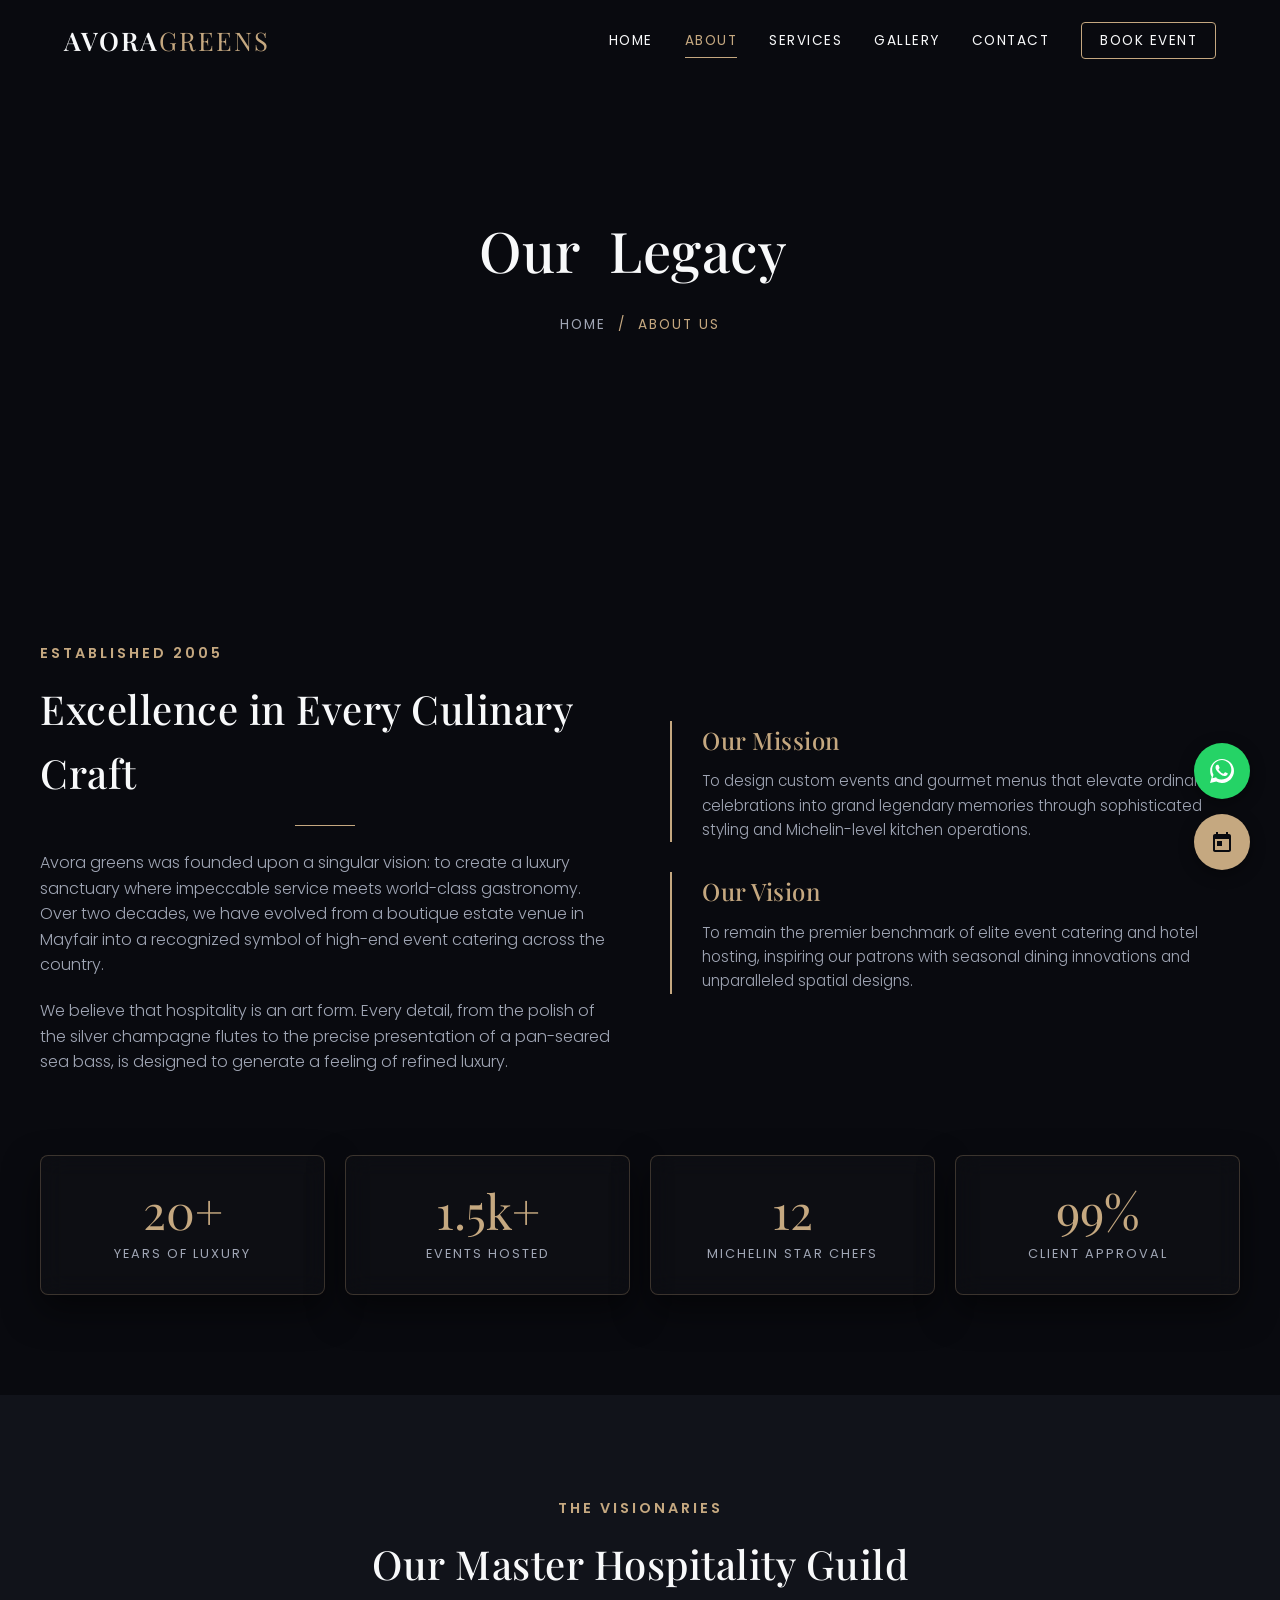
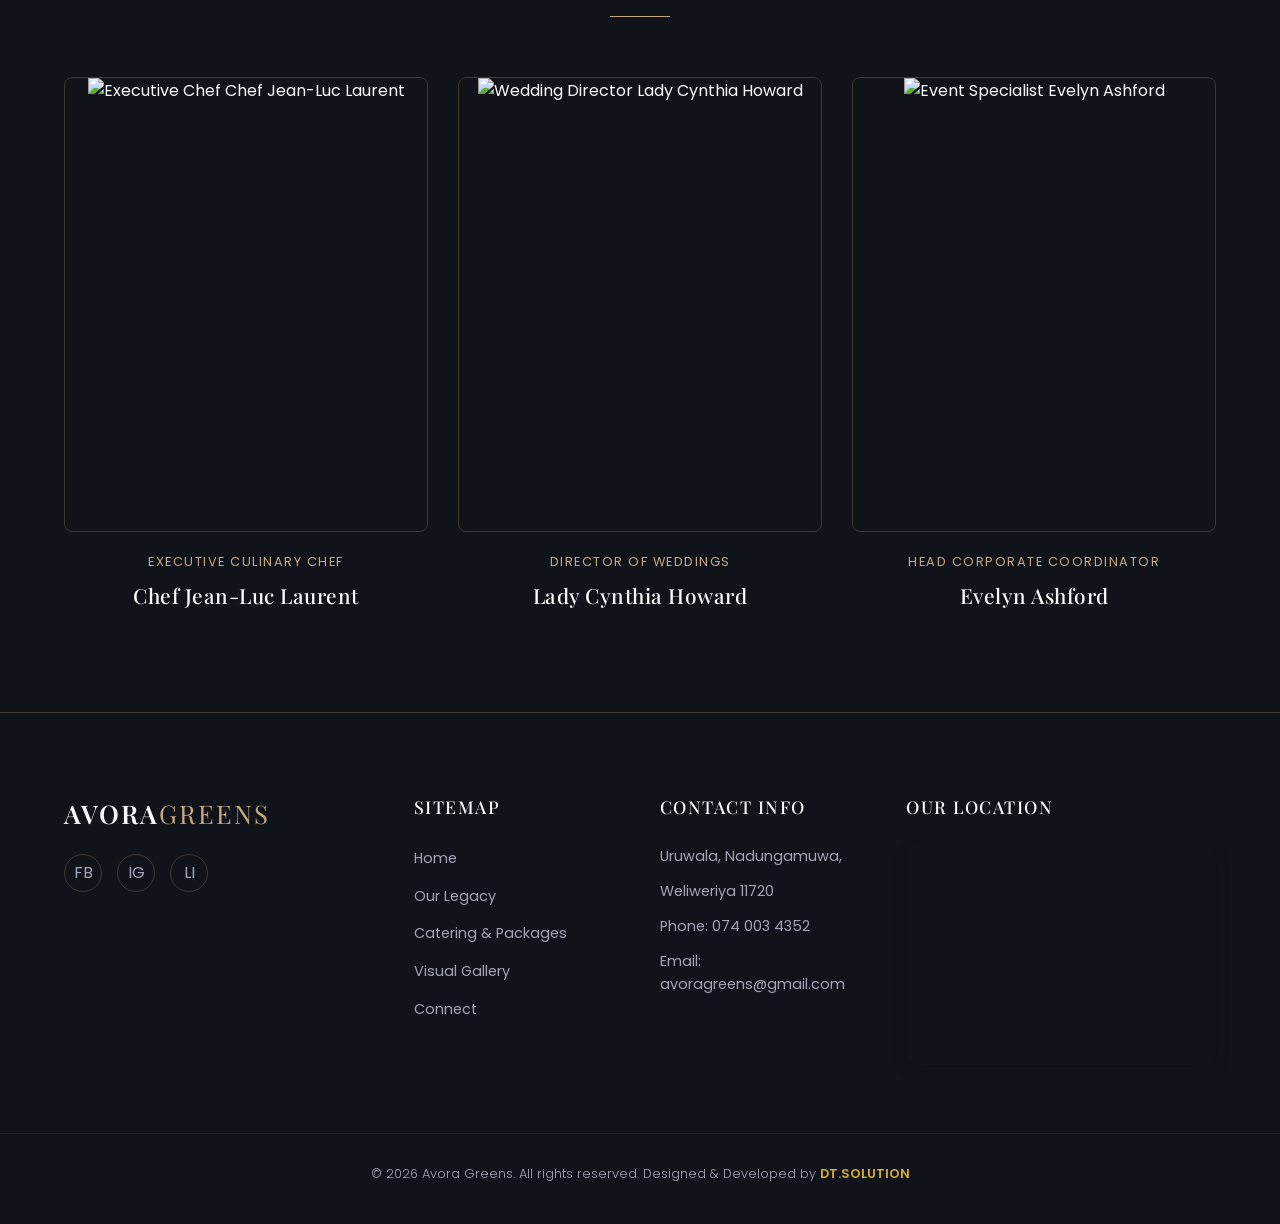
==== about.html @ 18dcea60 "new hotel web added" ====
<!DOCTYPE html>
<html lang="en">
<head>
    <meta charset="UTF-8">
    <meta name="viewport" content="width=device-width, initial-scale=1.0">
    <title>Our Legacy | Avora greens</title>
    <meta name="description" content="Discover the history, mission, and dedicated culinary team behind Avora greens. Learn about our commitment to luxury hospitality, custom weddings, and catering services.">
    
    <link rel="stylesheet" href="style.css">
    
    <style>
        /* Specific page styles */
        .stats-grid {
            display: grid;
            grid-template-columns: repeat(4, 1fr);
            gap: 20px;
            margin-top: 60px;
            text-align: center;
        }
        
        .stat-card {
            padding: 30px 20px;
            border-radius: var(--border-radius);
            border: 1px solid var(--gold-border);
            background: rgba(255, 255, 255, 0.02);
            transition: var(--transition);
        }
        
        .stat-card:hover {
            transform: translateY(-5px);
            border-color: var(--gold-primary);
        }
        
        .stat-num {
            font-family: var(--font-heading);
            font-size: 3rem;
            color: var(--gold-primary);
            line-height: 1;
            margin-bottom: 10px;
        }
        
        .stat-label {
            font-size: 0.8rem;
            text-transform: uppercase;
            letter-spacing: 2px;
            color: var(--text-secondary);
        }
        
        .team-grid {
            display: grid;
            grid-template-columns: repeat(3, 1fr);
            gap: 30px;
            margin-top: 50px;
        }
        
        .team-card {
            text-align: center;
            overflow: hidden;
            border-radius: var(--border-radius);
        }
        
        .team-img-wrapper {
            position: relative;
            overflow: hidden;
            border-radius: var(--border-radius);
            margin-bottom: 20px;
            border: 1px solid var(--gold-border);
            aspect-ratio: 4/5;
        }
        
        .team-img {
            width: 100%;
            height: 100%;
            object-fit: cover;
            transition: var(--transition);
        }
        
        .team-card:hover .team-img {
            transform: scale(1.05);
        }
        
        .team-role {
            font-size: 0.8rem;
            color: var(--gold-primary);
            text-transform: uppercase;
            letter-spacing: 1.5px;
            margin-bottom: 6px;
        }
        
        .team-name {
            font-size: 1.3rem;
            font-family: var(--font-heading);
        }

        @media (max-width: 992px) {
            .stats-grid {
                grid-template-columns: repeat(2, 1fr);
            }
            .team-grid {
                grid-template-columns: 1fr;
            }
        }
        
        @media (max-width: 576px) {
            .stats-grid {
                grid-template-columns: 1fr;
            }
        }
    </style>
</head>
<body>

    <!-- Luxury Preloader -->
    <div class="preloader">
        <div class="preloader-spinner"></div>
        <div class="preloader-brand">AVORA<span>GREENS</span></div>
    </div>

    <!-- Sticky Navigation Header -->
    <header>
        <div class="container navbar">
            <a href="index.html" class="logo">AVORA<span>GREENS </span></a>
            <ul class="nav-links">
                <li><a href="index.html" id="nav-home">Home</a></li>
                <li><a href="about.html" class="active" id="nav-about">About</a></li>
                <li><a href="services.html" id="nav-services">Services</a></li>
                <li><a href="gallery.html" id="nav-gallery">Gallery</a></li>
                <li><a href="contact.html" id="nav-contact">Contact</a></li>
                <li><a href="booking.html" class="nav-cta" id="nav-booking">Book Event</a></li>
            </ul>
            <button class="menu-toggle" aria-label="Toggle Navigation">
                <span></span>
                <span></span>
                <span></span>
            </button>
        </div>
    </header>

    <!-- Page Banner -->
    <section class="page-banner">
        <div class="hero-bg-wrapper" style="background-image: url('https://images.unsplash.com/photo-1566073771259-6a8506099945?auto=format&fit=crop&w=1600&q=80');"></div>
        <div class="hero-overlay"></div>
        <div class="page-banner-content">
            <h1 class="page-banner-title split-reveal">Our Legacy</h1>
            <div class="page-banner-breadcrumbs reveal-slide-up" style="--delay: 0.5s;">
                <a href="index.html">Home</a> &nbsp;/&nbsp; About Us
            </div>
        </div>
    </section>

    <!-- Legacy Story & Philosophy -->
    <section class="section-padding container">
        <div class="about-intro-wrapper">
            <div class="about-intro-text reveal-slide-left">
                <span class="section-subtitle">Established 2005</span>
                <h2 class="section-title" style="text-align: left; margin-bottom: 24px;">Excellence in Every Culinary Craft</h2>
                <p>Avora greens was founded upon a singular vision: to create a luxury sanctuary where impeccable service meets world-class gastronomy. Over two decades, we have evolved from a boutique estate venue in Mayfair into a recognized symbol of high-end event catering across the country.</p>
                <p>We believe that hospitality is an art form. Every detail, from the polish of the silver champagne flutes to the precise presentation of a pan-seared sea bass, is designed to generate a feeling of refined luxury.</p>
            </div>
            
            <div class="about-intro-text reveal-slide-right" style="--delay: 0.15s;">
                <div style="border-left: 2px solid var(--gold-primary); padding-left: 30px; margin-bottom: 30px;">
                    <h3 style="font-size: 1.5rem; margin-bottom: 10px;" class="gold-text">Our Mission</h3>
                    <p style="font-size: 0.95rem;">To design custom events and gourmet menus that elevate ordinary celebrations into grand legendary memories through sophisticated styling and Michelin-level kitchen operations.</p>
                </div>
                <div style="border-left: 2px solid var(--gold-primary); padding-left: 30px;">
                    <h3 style="font-size: 1.5rem; margin-bottom: 10px;" class="gold-text">Our Vision</h3>
                    <p style="font-size: 0.95rem;">To remain the premier benchmark of elite event catering and hotel hosting, inspiring our patrons with seasonal dining innovations and unparalleled spatial designs.</p>
                </div>
            </div>
        </div>

        <!-- Stats Grid -->
        <div class="stats-grid reveal-scale" style="--delay: 0.3s;">
            <div class="stat-card glass-panel">
                <div class="stat-num">20+</div>
                <div class="stat-label">Years of Luxury</div>
            </div>
            <div class="stat-card glass-panel">
                <div class="stat-num">1.5k+</div>
                <div class="stat-label">Events Hosted</div>
            </div>
            <div class="stat-card glass-panel">
                <div class="stat-num">12</div>
                <div class="stat-label">Michelin Star Chefs</div>
            </div>
            <div class="stat-card glass-panel">
                <div class="stat-num">99%</div>
                <div class="stat-label">Client Approval</div>
            </div>
        </div>
    </section>

    <!-- Team Section -->
    <section class="section-padding" style="background-color: var(--bg-secondary);">
        <div class="container">
            <div class="section-title-wrapper reveal-slide-up">
                <span class="section-subtitle">The Visionaries</span>
                <h2 class="section-title">Our Master Hospitality Guild</h2>
            </div>
            
            <div class="team-grid">
                <!-- Team 1 -->
                <div class="team-card reveal-slide-up" style="--delay: 0s;">
                    <div class="team-img-wrapper">
                        <img class="team-img" src="https://images.unsplash.com/photo-1577219491135-ce391730fb2c?auto=format&fit=crop&w=600&q=80" alt="Executive Chef Chef Jean-Luc Laurent">
                    </div>
                    <div class="team-role">Executive Culinary Chef</div>
                    <h3 class="team-name">Chef Jean-Luc Laurent</h3>
                </div>
                
                <!-- Team 2 -->
                <div class="team-card reveal-slide-up" style="--delay: 0.15s;">
                    <div class="team-img-wrapper">
                        <img class="team-img" src="https://images.unsplash.com/photo-1580489944761-15a19d654956?auto=format&fit=crop&w=600&q=80" alt="Wedding Director Lady Cynthia Howard">
                    </div>
                    <div class="team-role">Director of Weddings</div>
                    <h3 class="team-name">Lady Cynthia Howard</h3>
                </div>
                
                <!-- Team 3 -->
                <div class="team-card reveal-slide-up" style="--delay: 0.3s;">
                    <div class="team-img-wrapper">
                        <img class="team-img" src="https://images.unsplash.com/photo-1534528741775-53994a69daeb?auto=format&fit=crop&w=600&q=80" alt="Event Specialist Evelyn Ashford">
                    </div>
                    <div class="team-role">Head Corporate Coordinator</div>
                    <h3 class="team-name">Evelyn Ashford</h3>
                </div>
            </div>
        </div>
    </section>

    <!-- Luxury Footer -->
    <footer>
        <div class="container footer-columns">
            <div class="footer-col">
                <a href="index.html" class="logo"
                    style="margin-bottom: 20px; display: inline-block;">AVORA<span>GREENS</span></a>
                    
                <div class="footer-socials">
                    <a href="#" class="social-icon" aria-label="Facebook">FB</a>
                    <a href="#" class="social-icon" aria-label="Instagram">IG</a>
                    <a href="#" class="social-icon" aria-label="LinkedIn">LI</a>
                </div>
            </div>
            <div class="footer-col">
                <h4>Sitemap</h4>
                <ul class="footer-links">
                    <li><a href="index.html">Home</a></li>
                    <li><a href="about.html">Our Legacy</a></li>
                    <li><a href="services.html">Catering & Packages</a></li>
                    <li><a href="gallery.html">Visual Gallery</a></li>
                    <li><a href="contact.html">Connect</a></li>
                </ul>
            </div>

<div class="footer-col">
    <h4>Contact Info</h4>
    <ul class="footer-links" style="color: var(--text-secondary); font-size: 0.9rem;">
        <li>Uruwala, Nadungamuwa,</li>
        <li>Weliweriya 11720</li>
        <li>Phone: <a href="tel:+94740034352">074 003 4352</a></li>
        <li>
            Email:
            <a href="mailto:avoragreens@gmail.com">
                avoragreens@gmail.com
            </a>
        </li>
    </ul>
</div>

<div class="footer-col">
    <h4>Our Location</h4>

    <iframe
        src="https://www.google.com/maps/embed?pb=!1m18!1m12!1m3!1d3959.7039365314868!2d80.0419168!3d7.0440366!2m3!1f0!2f0!3f0!3m2!1i1024!2i768!4f13.1!3m3!1m2!1s0x3ae2ff0055140fbf%3A0xbb578cb10213d013!2sAvora%20greens%20hotel%20%26%20Upali%20Catering%20service!5e0!3m2!1sen!2slk!4v1781273072484!5m2!1sen!2slk"
        width="100%"
        height="220"
        style="border:0; border-radius:12px;"
        allowfullscreen=""
        loading="lazy"
        referrerpolicy="no-referrer-when-downgrade">
    </iframe>

</div>
            
        </div>

<div class="footer-bottom">
    <p>
        &copy; 2026 Avora Greens. All rights reserved.
        Designed & Developed by
        <a href="https://dilina-thisun.github.io/DT_Solution/" target="_blank">
            DT.SOLUTION
        </a>
    </p>
</div>

    </footer>

    <!-- Floating Actions -->
    <div class="floating-actions">
        <a href="https://wa.me/442079460192" target="_blank" class="float-btn float-whatsapp" aria-label="Chat on WhatsApp">
            <svg style="width: 24px; height: 24px; fill: currentColor; display: block; margin: auto;" viewBox="0 0 24 24"><path d="M.057 24l1.687-6.163c-1.041-1.804-1.588-3.849-1.587-5.946C.06 5.348 5.397.01 12.008.01c3.202.001 6.212 1.246 8.477 3.514 2.266 2.268 3.507 5.28 3.505 8.484-.004 6.657-5.34 11.997-11.953 11.997-2.005-.001-3.973-.502-5.724-1.455L0 24zm6.59-4.846c1.6.95 3.188 1.449 4.825 1.451 5.436 0 9.86-4.37 9.864-9.799.002-2.63-1.023-5.101-2.885-6.963C16.59 1.981 14.119.957 11.99.957c-5.43 0-9.854 4.37-9.858 9.802 0 1.71.464 3.382 1.343 4.881l-.994 3.63 3.73-.966zM17.487 14.2c-.3-.15-1.77-.874-2.046-.975-.276-.101-.476-.15-.676.15-.2.3-.775.975-.95 1.175-.175.2-.35.225-.65.075-.3-.15-1.267-.467-2.413-1.49-1.282-1.144-1.815-2.03-2.065-2.43-.25-.4-.027-.615.123-.764.135-.134.3-.35.45-.525.15-.175.2-.3.3-.5.1-.2.05-.375-.025-.525-.075-.15-.676-1.628-.926-2.228-.244-.587-.492-.507-.676-.516-.174-.008-.375-.01-.575-.01-.2 0-.525.075-.8.375-.276.3-1.05 1.025-1.05 2.5 0 1.475 1.075 2.9 1.225 3.1.15.2 2.11 3.22 5.11 4.52.714.31 1.27.494 1.703.63.714.227 1.365.195 1.88.118.573-.085 1.77-.724 2.02-1.417.25-.693.25-1.29.175-1.417-.075-.125-.275-.2-.575-.35z"/></svg>
        </a>
        <a href="booking.html" class="float-btn float-book" aria-label="Book Event Now">
            <svg style="width: 24px; height: 24px; fill: currentColor; display: block; margin: auto;" viewBox="0 0 24 24"><path d="M19 4h-1V2h-2v2H8V2H6v2H5c-1.11 0-1.99.9-1.99 2L3 20c0 1.1.89 2 2 2h14c1.1 0 2-.9 2-2V6c0-1.1-.9-2-2-2zm0 16H5V9h14v11zM7 11h5v5H7z"/></svg>
        </a>
    </div>

    <script src="script.js"></script>
    <script>
        document.getElementById('newsletterForm').addEventListener('submit', (e) => {
            e.preventDefault();
            alert('Welcome to The Gazette! You have successfully subscribed to Aura Estates newsletter.');
            e.target.reset();
        });
    </script>
</body>
</html>
---- style.css ----
/*
================================================================
  LUXURY HOTEL & CATERING SERVICE DESIGN SYSTEM
  Brand Theme: Obsidian & Champagne Gold (5-Star Luxury)
================================================================
*/

@import url('https://fonts.googleapis.com/css2?family=Playfair+Display:ital,wght@0,400..900;1,400..900&family=Poppins:ital,wght@0,100;0,200;0,300;0,400;0,500;0,600;0,700;0,800;0,900;1,100;1,200;1,300;1,400;1,500;1,600;1,700;1,800;1,900&display=swap');

:root {
    /* Palette */
    --bg-primary: #090a0f;
    --bg-secondary: #11131a;
    --bg-card: #181b24;
    --gold-primary: #c5a880;
    --gold-hover: #e5cda8;
    --gold-muted: rgba(197, 168, 128, 0.15);
    --gold-border: rgba(197, 168, 128, 0.25);
    --text-primary: #f8f9fa;
    --text-secondary: #a0a6b5;
    --text-muted: #6c757d;
    --white: #ffffff;
    
    /* Layout & Shadows */
    --font-heading: 'Playfair Display', serif;
    --font-body: 'Poppins', sans-serif;
    --transition: all 0.4s cubic-bezier(0.16, 1, 0.3, 1);
    --glass-bg: rgba(17, 19, 26, 0.75);
    --glass-shadow: 0 15px 35px rgba(0, 0, 0, 0.5);
    --border-radius: 8px;
    --border-radius-lg: 16px;
    
    /* Header & Navbar */
    --nav-height: 80px;
}

/* Reset & Base Styles */
* {
    margin: 0;
    padding: 0;
    box-sizing: border-box;
}

html {
    scroll-behavior: smooth;
    font-size: 16px;
}

body {
    background-color: var(--bg-primary);
    color: var(--text-primary);
    font-family: var(--font-body);
    line-height: 1.6;
    overflow-x: hidden;
    -webkit-font-smoothing: antialiased;
}

/* Typography */
h1, h2, h3, h4, h5, h6 {
    font-family: var(--font-heading);
    font-weight: 500;
    color: var(--text-primary);
    letter-spacing: 0.5px;
}

a {
    color: inherit;
    text-decoration: none;
    transition: var(--transition);
}

p {
    color: var(--text-secondary);
    font-weight: 300;
}

/* Utility Classes */
.container {
    width: 100%;
    max-width: 1200px;
    margin: 0 auto;
    padding: 0 24px;
}

.text-center { text-align: center; }
.gold-text { color: var(--gold-primary); }

.section-padding {
    padding: 100px 0;
}

@media (max-width: 768px) {
    .section-padding {
        padding: 60px 0;
    }
}

.section-title-wrapper {
    text-align: center;
    margin-bottom: 60px;
}

.section-subtitle {
    font-family: var(--font-body);
    font-size: 0.9rem;
    font-weight: 600;
    letter-spacing: 3px;
    text-transform: uppercase;
    color: var(--gold-primary);
    margin-bottom: 12px;
    display: inline-block;
}

.section-title {
    font-size: 2.5rem;
    margin-bottom: 20px;
    position: relative;
}

.section-title::after {
    content: '';
    display: block;
    width: 60px;
    height: 1px;
    background-color: var(--gold-primary);
    margin: 20px auto 0;
}

/* Premium Buttons */
.btn {
    display: inline-block;
    padding: 14px 28px;
    font-family: var(--font-body);
    font-size: 0.85rem;
    font-weight: 500;
    letter-spacing: 2px;
    text-transform: uppercase;
    border-radius: 4px;
    cursor: pointer;
    transition: var(--transition);
    border: 1px solid transparent;
}

.btn-primary {
    background-color: var(--gold-primary);
    color: var(--bg-primary);
}

.btn-primary:hover {
    background-color: var(--gold-hover);
    transform: translateY(-2px);
    box-shadow: 0 8px 20px rgba(197, 168, 128, 0.2);
}

.btn-secondary {
    background-color: transparent;
    color: var(--text-primary);
    border: 1px solid var(--gold-primary);
}

.btn-secondary:hover {
    background-color: var(--gold-primary);
    color: var(--bg-primary);
    transform: translateY(-2px);
    box-shadow: 0 8px 20px rgba(197, 168, 128, 0.15);
}

/* Floating Elements */
.floating-actions {
    position: fixed;
    bottom: 30px;
    right: 30px;
    display: flex;
    flex-direction: column;
    gap: 15px;
    z-index: 999;
}

.float-btn {
    width: 56px;
    height: 56px;
    border-radius: 50%;
    display: flex;
    align-items: center;
    justify-content: center;
    color: var(--white);
    font-size: 24px;
    box-shadow: 0 4px 15px rgba(0,0,0,0.4);
    transition: var(--transition);
}

.float-btn:hover {
    transform: scale(1.1) translateY(-3px);
}

.float-whatsapp {
    background-color: #25d366;
}

.float-book {
    background-color: var(--gold-primary);
    color: var(--bg-primary);
}

/* Glassmorphism Common Class */
.glass-panel {
    background: var(--glass-bg);
    backdrop-filter: blur(12px);
    -webkit-backdrop-filter: blur(12px);
    border: 1px solid var(--gold-border);
    box-shadow: var(--glass-shadow);
}

/* Premium Navigation Header */
header {
    position: fixed;
    top: 0;
    left: 0;
    width: 100%;
    height: var(--nav-height);
    display: flex;
    align-items: center;
    z-index: 1000;
    transition: var(--transition);
}

header.scrolled {
    height: 70px;
    background: rgba(9, 10, 15, 0.95);
    border-bottom: 1px solid var(--gold-border);
    box-shadow: 0 10px 30px rgba(0, 0, 0, 0.5);
}

.navbar {
    display: flex;
    justify-content: space-between;
    align-items: center;
    width: 100%;
}

.logo {
    font-family: var(--font-heading);
    font-size: 1.6rem;
    font-weight: 600;
    letter-spacing: 2px;
}

.logo span {
    color: var(--gold-primary);
    font-weight: 300;
}

.nav-links {
    display: flex;
    list-style: none;
    gap: 32px;
    align-items: center;
}

.nav-links a {
    font-size: 0.85rem;
    font-weight: 400;
    letter-spacing: 1.5px;
    text-transform: uppercase;
    position: relative;
    padding: 8px 0;
}

.nav-links a::after {
    content: '';
    position: absolute;
    bottom: 0;
    left: 0;
    width: 0;
    height: 1px;
    background-color: var(--gold-primary);
    transition: var(--transition);
}

.nav-links a:hover::after,
.nav-links a.active::after {
    width: 100%;
}

.nav-links a:hover,
.nav-links a.active {
    color: var(--gold-primary);
}

.nav-cta {
    padding: 8px 18px !important;
    border: 1px solid var(--gold-primary);
    border-radius: 4px;
}

.nav-cta:hover {
    background-color: var(--gold-primary);
    color: var(--bg-primary) !important;
}

.menu-toggle {
    display: none;
    cursor: pointer;
    background: none;
    border: none;
    flex-direction: column;
    justify-content: space-between;
    width: 28px;
    height: 18px;
    z-index: 1001;
}

.menu-toggle span {
    display: block;
    width: 100%;
    height: 2px;
    background-color: var(--text-primary);
    transition: var(--transition);
}

/* Hamburger Active States */
.menu-toggle.active span:nth-child(1) {
    transform: translateY(8px) rotate(45deg);
}

.menu-toggle.active span:nth-child(2) {
    opacity: 0;
}

.menu-toggle.active span:nth-child(3) {
    transform: translateY(-8px) rotate(-45deg);
}

@media (max-width: 992px) {
    .menu-toggle {
        display: flex;
    }
    
    .nav-links {
        position: fixed;
        top: 0;
        right: -100%;
        width: 300px;
        height: 100vh;
        background-color: var(--bg-secondary);
        flex-direction: column;
        justify-content: center;
        align-items: center;
        gap: 40px;
        transition: 0.5s ease-in-out;
        box-shadow: -10px 0 30px rgba(0,0,0,0.5);
        border-left: 1px solid var(--gold-border);
    }
    
    .nav-links.active {
        right: 0;
    }
}

/* Hero Section */
.hero {
    height: 100vh;
    position: relative;
    display: flex;
    align-items: center;
    justify-content: center;
    background-size: cover;
    background-position: center;
    background-attachment: fixed;
}

.hero-overlay {
    position: absolute;
    top: 0;
    left: 0;
    width: 100%;
    height: 100%;
    background: linear-gradient(to bottom, rgba(9, 10, 15, 0.4) 0%, rgba(9, 10, 15, 0.9) 100%);
    z-index: 1;
}

.hero-content {
    position: relative;
    z-index: 2;
    text-align: center;
    max-width: 800px;
    padding: 0 24px;
}

.hero-title {
    font-size: 4rem;
    line-height: 1.1;
    margin-bottom: 24px;
    animation: fadeInUp 1.2s cubic-bezier(0.16, 1, 0.3, 1) forwards;
}

.hero-tagline {
    font-size: 1rem;
    font-weight: 300;
    letter-spacing: 4px;
    text-transform: uppercase;
    color: var(--gold-primary);
    margin-bottom: 16px;
    animation: fadeInUp 1s cubic-bezier(0.16, 1, 0.3, 1) forwards;
}

.hero-desc {
    font-size: 1.1rem;
    margin-bottom: 40px;
    animation: fadeInUp 1.4s cubic-bezier(0.16, 1, 0.3, 1) forwards;
}

.hero-actions {
    display: flex;
    justify-content: center;
    gap: 20px;
    animation: fadeInUp 1.6s cubic-bezier(0.16, 1, 0.3, 1) forwards;
}

@media (max-width: 768px) {
    .hero-title {
        font-size: 2.8rem;
    }
    
    .hero-actions {
        flex-direction: column;
        gap: 15px;
    }
    
    .hero-actions .btn {
        width: 100%;
    }
}

/* Page Banner (For other pages) */
.page-banner {
    height: 60vh;
    position: relative;
    display: flex;
    align-items: center;
    justify-content: center;
    background-size: cover;
    background-position: center;
    background-attachment: fixed;
}

.page-banner-content {
    position: relative;
    z-index: 2;
    text-align: center;
}

.page-banner-title {
    font-size: 3.5rem;
    margin-bottom: 12px;
}

.page-banner-breadcrumbs {
    font-size: 0.85rem;
    letter-spacing: 2px;
    text-transform: uppercase;
    color: var(--gold-primary);
}

.page-banner-breadcrumbs a {
    color: var(--text-secondary);
}

.page-banner-breadcrumbs a:hover {
    color: var(--gold-primary);
}

/* Premium Grid Cards (Services & About) */
.grid-layout {
    display: grid;
    grid-template-columns: repeat(auto-fit, minmax(320px, 1fr));
    gap: 30px;
}

.luxury-card {
    border-radius: var(--border-radius);
    overflow: hidden;
    transition: var(--transition);
    height: 100%;
    display: flex;
    flex-direction: column;
}

.luxury-card-img-wrapper {
    position: relative;
    overflow: hidden;
    padding-top: 66.67%; /* 3:2 Aspect Ratio */
}

.luxury-card-img {
    position: absolute;
    top: 0;
    left: 0;
    width: 100%;
    height: 100%;
    object-fit: cover;
    transition: transform 0.8s cubic-bezier(0.16, 1, 0.3, 1);
}

.luxury-card:hover .luxury-card-img {
    transform: scale(1.1);
}

.luxury-card-body {
    padding: 32px;
    flex-grow: 1;
    display: flex;
    flex-direction: column;
    justify-content: space-between;
}

.luxury-card-title {
    font-size: 1.4rem;
    margin-bottom: 12px;
}

.luxury-card-desc {
    margin-bottom: 24px;
    font-size: 0.95rem;
}

.luxury-card-link {
    font-size: 0.8rem;
    letter-spacing: 2px;
    text-transform: uppercase;
    color: var(--gold-primary);
    font-weight: 500;
    display: flex;
    align-items: center;
    gap: 8px;
}

.luxury-card-link::after {
    content: '→';
    transition: var(--transition);
}

.luxury-card:hover .luxury-card-link::after {
    transform: translateX(5px);
}

/* About Intro Section */
.about-intro-wrapper {
    display: grid;
    grid-template-columns: 1fr 1fr;
    gap: 60px;
    align-items: center;
}

.about-intro-image-container {
    position: relative;
}

.about-intro-img-large {
    width: 85%;
    border-radius: var(--border-radius);
    border: 1px solid var(--gold-border);
}

.about-intro-img-small {
    position: absolute;
    width: 50%;
    bottom: -30px;
    right: 0;
    border-radius: var(--border-radius);
    border: 4px solid var(--bg-primary);
    box-shadow: 0 10px 30px rgba(0,0,0,0.5);
}

.about-intro-text p {
    margin-bottom: 20px;
}

.about-signature {
    font-family: var(--font-heading);
    font-size: 2rem;
    margin-top: 30px;
    color: var(--gold-primary);
}

@media (max-width: 992px) {
    .about-intro-wrapper {
        grid-template-columns: 1fr;
        gap: 40px;
    }
    
    .about-intro-image-container {
        margin-bottom: 40px;
    }
}

/* Testimonial Section */
.testimonials-slider {
    position: relative;
    max-width: 800px;
    margin: 0 auto;
    overflow: hidden;
    padding: 20px 0;
}

.testimonial-slide {
    display: none;
    text-align: center;
    animation: fadeIn 0.8s ease-in-out;
}

.testimonial-slide.active {
    display: block;
}

.testimonial-rating {
    color: var(--gold-primary);
    font-size: 1.2rem;
    margin-bottom: 20px;
}

.testimonial-text {
    font-family: var(--font-heading);
    font-size: 1.5rem;
    font-style: italic;
    color: var(--text-primary);
    line-height: 1.6;
    margin-bottom: 30px;
}

.testimonial-author {
    font-weight: 500;
    letter-spacing: 1px;
    text-transform: uppercase;
}

.testimonial-role {
    font-size: 0.8rem;
    color: var(--gold-primary);
    margin-top: 4px;
}

.slider-controls {
    display: flex;
    justify-content: center;
    gap: 15px;
    margin-top: 30px;
}

.slider-dot {
    width: 8px;
    height: 8px;
    border-radius: 50%;
    background-color: var(--text-muted);
    cursor: pointer;
    transition: var(--transition);
}

.slider-dot.active {
    background-color: var(--gold-primary);
    transform: scale(1.3);
}

/* Gallery Page Specific Grid & Lightbox */
.gallery-filter-bar {
    display: flex;
    justify-content: center;
    flex-wrap: wrap;
    gap: 15px;
    margin-bottom: 50px;
}

.filter-btn {
    background: none;
    border: 1px solid var(--gold-border);
    color: var(--text-secondary);
    padding: 10px 24px;
    font-family: var(--font-body);
    font-size: 0.8rem;
    letter-spacing: 1.5px;
    text-transform: uppercase;
    cursor: pointer;
    transition: var(--transition);
    border-radius: 4px;
}

.filter-btn:hover,
.filter-btn.active {
    background-color: var(--gold-primary);
    color: var(--bg-primary);
    border-color: var(--gold-primary);
}

.gallery-grid {
    display: grid;
    grid-template-columns: repeat(auto-fill, minmax(280px, 1fr));
    gap: 20px;
}

.gallery-item {
    position: relative;
    border-radius: var(--border-radius);
    overflow: hidden;
    cursor: pointer;
    aspect-ratio: 1;
}

.gallery-item img {
    width: 100%;
    height: 100%;
    object-fit: cover;
    transition: var(--transition);
}

.gallery-overlay {
    position: absolute;
    top: 0;
    left: 0;
    width: 100%;
    height: 100%;
    background: rgba(9, 10, 15, 0.8);
    display: flex;
    flex-direction: column;
    align-items: center;
    justify-content: center;
    opacity: 0;
    transition: var(--transition);
    border: 1px solid var(--gold-border);
}

.gallery-item:hover .gallery-overlay {
    opacity: 1;
}

.gallery-item:hover img {
    transform: scale(1.08);
}

.gallery-overlay-icon {
    font-size: 2rem;
    color: var(--gold-primary);
    margin-bottom: 10px;
}

.gallery-overlay-title {
    font-size: 1.1rem;
    text-transform: uppercase;
    letter-spacing: 1px;
}

.gallery-overlay-cat {
    font-size: 0.75rem;
    color: var(--gold-primary);
    text-transform: uppercase;
    letter-spacing: 1px;
}

/* Lightbox Modal */
.lightbox {
    position: fixed;
    top: 0;
    left: 0;
    width: 100%;
    height: 100%;
    background: rgba(9, 10, 15, 0.95);
    z-index: 2000;
    display: flex;
    align-items: center;
    justify-content: center;
    opacity: 0;
    pointer-events: none;
    transition: var(--transition);
}

.lightbox.active {
    opacity: 1;
    pointer-events: auto;
}

.lightbox-content {
    max-width: 90%;
    max-height: 80vh;
    position: relative;
}

.lightbox-img {
    max-width: 100%;
    max-height: 80vh;
    border: 1px solid var(--gold-border);
    border-radius: 4px;
}

.lightbox-close {
    position: absolute;
    top: -40px;
    right: 0;
    font-size: 2rem;
    color: var(--white);
    cursor: pointer;
    background: none;
    border: none;
}

.lightbox-close:hover {
    color: var(--gold-primary);
}

.lightbox-prev,
.lightbox-next {
    position: absolute;
    top: 50%;
    transform: translateY(-50%);
    font-size: 2.5rem;
    color: var(--white);
    background: none;
    border: none;
    cursor: pointer;
    padding: 10px;
}

.lightbox-prev { left: -60px; }
.lightbox-next { right: -60px; }

.lightbox-prev:hover,
.lightbox-next:hover {
    color: var(--gold-primary);
}

.lightbox-caption {
    text-align: center;
    margin-top: 15px;
    font-family: var(--font-heading);
    font-size: 1.2rem;
    color: var(--text-primary);
}

@media (max-width: 768px) {
    .lightbox-prev { left: 10px; }
    .lightbox-next { right: 10px; }
}

/* Booking & Forms */
.form-wrapper {
    max-width: 800px;
    margin: 0 auto;
    padding: 40px;
    border-radius: var(--border-radius-lg);
}

@media (max-width: 576px) {
    .form-wrapper {
        padding: 24px;
    }
}

.booking-layout {
    display: grid;
    grid-template-columns: 1.2fr 0.8fr;
    gap: 40px;
}

@media (max-width: 992px) {
    .booking-layout {
        grid-template-columns: 1fr;
    }
}

.form-group {
    margin-bottom: 24px;
}

.form-group-row {
    display: grid;
    grid-template-columns: 1fr 1fr;
    gap: 20px;
}

@media (max-width: 576px) {
    .form-group-row {
        grid-template-columns: 1fr;
        gap: 0;
    }
}

label {
    display: block;
    font-size: 0.8rem;
    text-transform: uppercase;
    letter-spacing: 1.5px;
    color: var(--gold-primary);
    margin-bottom: 8px;
}

.form-control {
    width: 100%;
    background: rgba(255, 255, 255, 0.03);
    border: 1px solid var(--gold-border);
    color: var(--text-primary);
    padding: 14px 18px;
    border-radius: 4px;
    font-family: var(--font-body);
    font-size: 0.95rem;
    transition: var(--transition);
}

.form-control:focus {
    outline: none;
    border-color: var(--gold-primary);
    background: rgba(255, 255, 255, 0.05);
    box-shadow: 0 0 10px rgba(197, 168, 128, 0.1);
}

textarea.form-control {
    resize: none;
    min-height: 120px;
}

/* Live receipt preview on booking page */
.booking-summary-panel {
    padding: 30px;
    border-radius: var(--border-radius);
    height: fit-content;
}

.summary-title {
    font-size: 1.3rem;
    margin-bottom: 20px;
    border-bottom: 1px solid var(--gold-border);
    padding-bottom: 10px;
}

.summary-item {
    display: flex;
    justify-content: space-between;
    margin-bottom: 15px;
    font-size: 0.9rem;
}

.summary-label {
    color: var(--text-secondary);
}

.summary-val {
    font-weight: 500;
    text-align: right;
    max-width: 60%;
}

/* Contact Info Details */
.contact-layout {
    display: grid;
    grid-template-columns: 1fr 1.2fr;
    gap: 50px;
}

@media (max-width: 992px) {
    .contact-layout {
        grid-template-columns: 1fr;
        gap: 40px;
    }
}

.contact-info-list {
    list-style: none;
    display: flex;
    flex-direction: column;
    gap: 30px;
}

.contact-info-item {
    display: flex;
    gap: 20px;
}

.contact-info-icon {
    font-size: 1.5rem;
    color: var(--gold-primary);
    margin-top: 4px;
}

.contact-info-text h4 {
    font-size: 1.1rem;
    text-transform: uppercase;
    letter-spacing: 1px;
    margin-bottom: 5px;
}

/* Mock Luxury Dark Map Styling */
.map-container {
    width: 100%;
    height: 400px;
    border-radius: var(--border-radius);
    overflow: hidden;
    border: 1px solid var(--gold-border);
    position: relative;
    margin-top: 50px;
}

.map-placeholder {
    width: 100%;
    height: 100%;
    background-color: var(--bg-secondary);
    display: flex;
    flex-direction: column;
    align-items: center;
    justify-content: center;
    text-align: center;
    padding: 30px;
}

.map-placeholder-icon {
    font-size: 3rem;
    color: var(--gold-primary);
    margin-bottom: 15px;
}

/* Modal Popup Confirmation */
.modal-overlay {
    position: fixed;
    top: 0;
    left: 0;
    width: 100%;
    height: 100%;
    background: rgba(9, 10, 15, 0.9);
    z-index: 3000;
    display: flex;
    align-items: center;
    justify-content: center;
    opacity: 0;
    pointer-events: none;
    transition: var(--transition);
}

.modal-overlay.active {
    opacity: 1;
    pointer-events: auto;
}

.modal-box {
    max-width: 500px;
    width: 90%;
    padding: 40px;
    text-align: center;
    border-radius: var(--border-radius-lg);
}

.modal-icon {
    font-size: 3.5rem;
    color: var(--gold-primary);
    margin-bottom: 20px;
}

.modal-title {
    font-size: 1.8rem;
    margin-bottom: 15px;
}

.modal-desc {
    font-size: 0.95rem;
    margin-bottom: 30px;
}

/* Footer Styling */
footer {
    background-color: var(--bg-secondary);
    border-top: 1px solid var(--gold-border);
    padding-top: 80px;
    padding-bottom: 40px;
}

.footer-columns {
    display: grid;
    grid-template-columns: 1.5fr 1fr 1fr 1.5fr;
    gap: 40px;
    margin-bottom: 60px;
}

@media (max-width: 992px) {
    .footer-columns {
        grid-template-columns: 1fr 1fr;
    }
}

@media (max-width: 576px) {
    .footer-columns {
        grid-template-columns: 1fr;
    }
}

.footer-col h3,
.footer-col h4 {
    font-size: 1.1rem;
    text-transform: uppercase;
    letter-spacing: 1.5px;
    margin-bottom: 24px;
}

.footer-col p {
    font-size: 0.9rem;
    margin-bottom: 20px;
}

.footer-links {
    list-style: none;
    display: flex;
    flex-direction: column;
    gap: 12px;
}

.footer-links a {
    font-size: 0.9rem;
    color: var(--text-secondary);
}

.footer-links a:hover {
    color: var(--gold-primary);
    padding-left: 5px;
}

.footer-socials {
    display: flex;
    gap: 15px;
}

.social-icon {
    width: 38px;
    height: 38px;
    border-radius: 50%;
    border: 1px solid var(--gold-border);
    display: flex;
    align-items: center;
    justify-content: center;
    color: var(--text-secondary);
    transition: var(--transition);
}

.social-icon:hover {
    color: var(--bg-primary);
    background-color: var(--gold-primary);
    border-color: var(--gold-primary);
    transform: translateY(-2px);
}

.newsletter-form {
    display: flex;
}

.newsletter-form .form-control {
    border-radius: 4px 0 0 4px;
}

.newsletter-form .btn {
    border-radius: 0 4px 4px 0;
    padding: 14px 20px;
}

.footer-bottom {
    text-align: center;
    border-top: 1px solid rgba(255, 255, 255, 0.05);
    padding-top: 30px;
    font-size: 0.8rem;
    color: var(--text-muted);
}

/* ================================================================
   PREMIUM LUXURY ANIMATION SYSTEM
   ================================================================ */

/* Luxury Preloader */
.preloader {
    position: fixed;
    top: 0;
    left: 0;
    width: 100%;
    height: 100%;
    background-color: var(--bg-primary);
    z-index: 9999;
    display: flex;
    flex-direction: column;
    align-items: center;
    justify-content: center;
    transition: transform 1s cubic-bezier(0.85, 0, 0.15, 1), opacity 1s cubic-bezier(0.85, 0, 0.15, 1);
}

.preloader.fade-out {
    transform: translateY(-100%);
    pointer-events: none;
}

.preloader-spinner {
    width: 60px;
    height: 60px;
    border: 2px solid rgba(197, 168, 128, 0.15);
    border-top: 2px solid var(--gold-primary);
    border-radius: 50%;
    animation: preloader-spin 1.2s cubic-bezier(0.5, 0, 0.5, 1) infinite;
    margin-bottom: 24px;
}

.preloader-brand {
    font-family: var(--font-heading);
    font-size: 1.8rem;
    font-weight: 500;
    letter-spacing: 4px;
    color: var(--text-primary);
    opacity: 0;
    transform: translateY(15px);
    animation: preloader-reveal 1.2s cubic-bezier(0.16, 1, 0.3, 1) forwards;
    animation-delay: 0.3s;
}

.preloader-brand span {
    color: var(--gold-primary);
    font-weight: 300;
}

@keyframes preloader-spin {
    0% { transform: rotate(0deg); }
    100% { transform: rotate(360deg); }
}

@keyframes preloader-reveal {
    to {
        opacity: 1;
        transform: translateY(0);
    }
}

/* Ken Burns Hero Effect */
.hero {
    overflow: hidden;
}

.hero-bg-wrapper {
    position: absolute;
    top: 0;
    left: 0;
    width: 100%;
    height: 100%;
    z-index: 0;
    background-size: cover;
    background-position: center;
    background-attachment: fixed;
    animation: kenBurnsEffect 20s ease-in-out infinite alternate;
}

@keyframes kenBurnsEffect {
    0% {
        transform: scale(1);
    }
    100% {
        transform: scale(1.08) translate(1%, -0.5%);
    }
}

/* Pulsing Action Buttons */
.float-whatsapp {
    background-color: #25d366;
    animation: pulse-whatsapp-ring 2s infinite;
}

.float-book {
    background-color: var(--gold-primary);
    color: var(--bg-primary);
    animation: pulse-gold-ring 2s infinite;
}

@keyframes pulse-whatsapp-ring {
    0% {
        box-shadow: 0 0 0 0 rgba(37, 211, 102, 0.4), 0 4px 15px rgba(0, 0, 0, 0.4);
    }
    70% {
        box-shadow: 0 0 0 12px rgba(37, 211, 102, 0), 0 4px 15px rgba(0, 0, 0, 0.4);
    }
    100% {
        box-shadow: 0 0 0 0 rgba(37, 211, 102, 0), 0 4px 15px rgba(0, 0, 0, 0.4);
    }
}

@keyframes pulse-gold-ring {
    0% {
        box-shadow: 0 0 0 0 rgba(197, 168, 128, 0.4), 0 4px 15px rgba(0, 0, 0, 0.4);
    }
    70% {
        box-shadow: 0 0 0 12px rgba(197, 168, 128, 0), 0 4px 15px rgba(0, 0, 0, 0.4);
    }
    100% {
        box-shadow: 0 0 0 0 rgba(197, 168, 128, 0), 0 4px 15px rgba(0, 0, 0, 0.4);
    }
}

/* Interactive Card Shimmer Reflection */
.luxury-card,
.glass-panel,
.about-intro-image-container,
.booking-summary-panel {
    position: relative;
    overflow: hidden;
}

.luxury-card::before,
.glass-panel::before,
.booking-summary-panel::before {
    content: '';
    position: absolute;
    top: 0;
    left: -150%;
    width: 60%;
    height: 100%;
    background: linear-gradient(
        to right,
        rgba(255, 255, 255, 0) 0%,
        rgba(197, 168, 128, 0.04) 30%,
        rgba(197, 168, 128, 0.12) 50%,
        rgba(197, 168, 128, 0.04) 70%,
        rgba(255, 255, 255, 0) 100%
    );
    transform: skewX(-25deg);
    transition: 0.8s cubic-bezier(0.16, 1, 0.3, 1);
    z-index: 3;
    pointer-events: none;
}

.luxury-card:hover::before,
.glass-panel:hover::before,
.booking-summary-panel:hover::before {
    left: 150%;
}

/* Premium Button Transitions */
.btn {
    position: relative;
    overflow: hidden;
    z-index: 1;
}

.btn::before {
    content: '';
    position: absolute;
    top: 0;
    left: 0;
    width: 100%;
    height: 100%;
    background: rgba(255, 255, 255, 0.08);
    transform: scaleX(0);
    transform-origin: right;
    transition: transform 0.6s cubic-bezier(0.16, 1, 0.3, 1);
    z-index: -1;
}

.btn:hover::before {
    transform: scaleX(1);
    transform-origin: left;
}

/* Advanced Scroll Reveals */
.scroll-reveal,
.reveal-slide-up {
    opacity: 0;
    transform: translateY(40px);
    transition: opacity 0.8s ease, transform 0.8s cubic-bezier(0.16, 1, 0.3, 1);
    transition-delay: var(--delay, 0s);
}

.reveal-fade {
    opacity: 0;
    transition: opacity 0.8s ease;
    transition-delay: var(--delay, 0s);
}

.reveal-slide-left {
    opacity: 0;
    transform: translateX(-40px);
    transition: opacity 0.8s ease, transform 0.8s cubic-bezier(0.16, 1, 0.3, 1);
    transition-delay: var(--delay, 0s);
}

.reveal-slide-right {
    opacity: 0;
    transform: translateX(40px);
    transition: opacity 0.8s ease, transform 0.8s cubic-bezier(0.16, 1, 0.3, 1);
    transition-delay: var(--delay, 0s);
}

.reveal-scale {
    opacity: 0;
    transform: scale(0.96);
    transition: opacity 0.8s ease, transform 0.8s cubic-bezier(0.16, 1, 0.3, 1);
    transition-delay: var(--delay, 0s);
}

.scroll-reveal.revealed,
.reveal-slide-up.revealed,
.reveal-fade.revealed,
.reveal-slide-left.revealed,
.reveal-slide-right.revealed,
.reveal-scale.revealed {
    opacity: 1;
    transform: translate(0) scale(1);
}

/* Text Split Reveal Animations */
.split-reveal {
    overflow: hidden;
    display: inline-block;
}

.word-wrapper {
    display: inline-block;
    overflow: hidden;
    vertical-align: top;
    margin-right: 0.25em; /* spacing between words */
}

.char-wrapper {
    display: inline-block;
    overflow: hidden;
    vertical-align: top;
}

.char {
    display: inline-block;
    transform: translateY(100%);
    transition: transform 0.8s cubic-bezier(0.16, 1, 0.3, 1);
    transition-delay: calc(var(--char-index, 0) * 0.015s + var(--base-delay, 0s));
}

.revealed .char,
.revealed.split-reveal .char {
    transform: translateY(0);
}

/* Animations Keyframes */
@keyframes fadeInUp {
    from {
        opacity: 0;
        transform: translateY(30px);
    }
    to {
        opacity: 1;
        transform: translateY(0);
    }
}

@keyframes fadeIn {
    from { opacity: 0; }
    to { opacity: 1; }
}

/* Custom Scrollbar for Luxury feeling */
::-webkit-scrollbar {
    width: 8px;
}

::-webkit-scrollbar-track {
    background: var(--bg-primary);
}

::-webkit-scrollbar-thumb {
    background: var(--gold-primary);
    border-radius: 4px;
}

::-webkit-scrollbar-thumb:hover {
    background: var(--gold-hover);
}


.footer-bottom a{
    color: #d4af37;
    text-decoration: none;
    font-weight: 600;
    transition: 0.3s;
}

.footer-bottom a:hover{
    color: #ffffff;
    text-decoration: underline;
}


.footer-col iframe{
    width:100%;
    height:220px;
    border:none;
    border-radius:12px;
    box-shadow:0 5px 15px rgba(0,0,0,0.15);
}
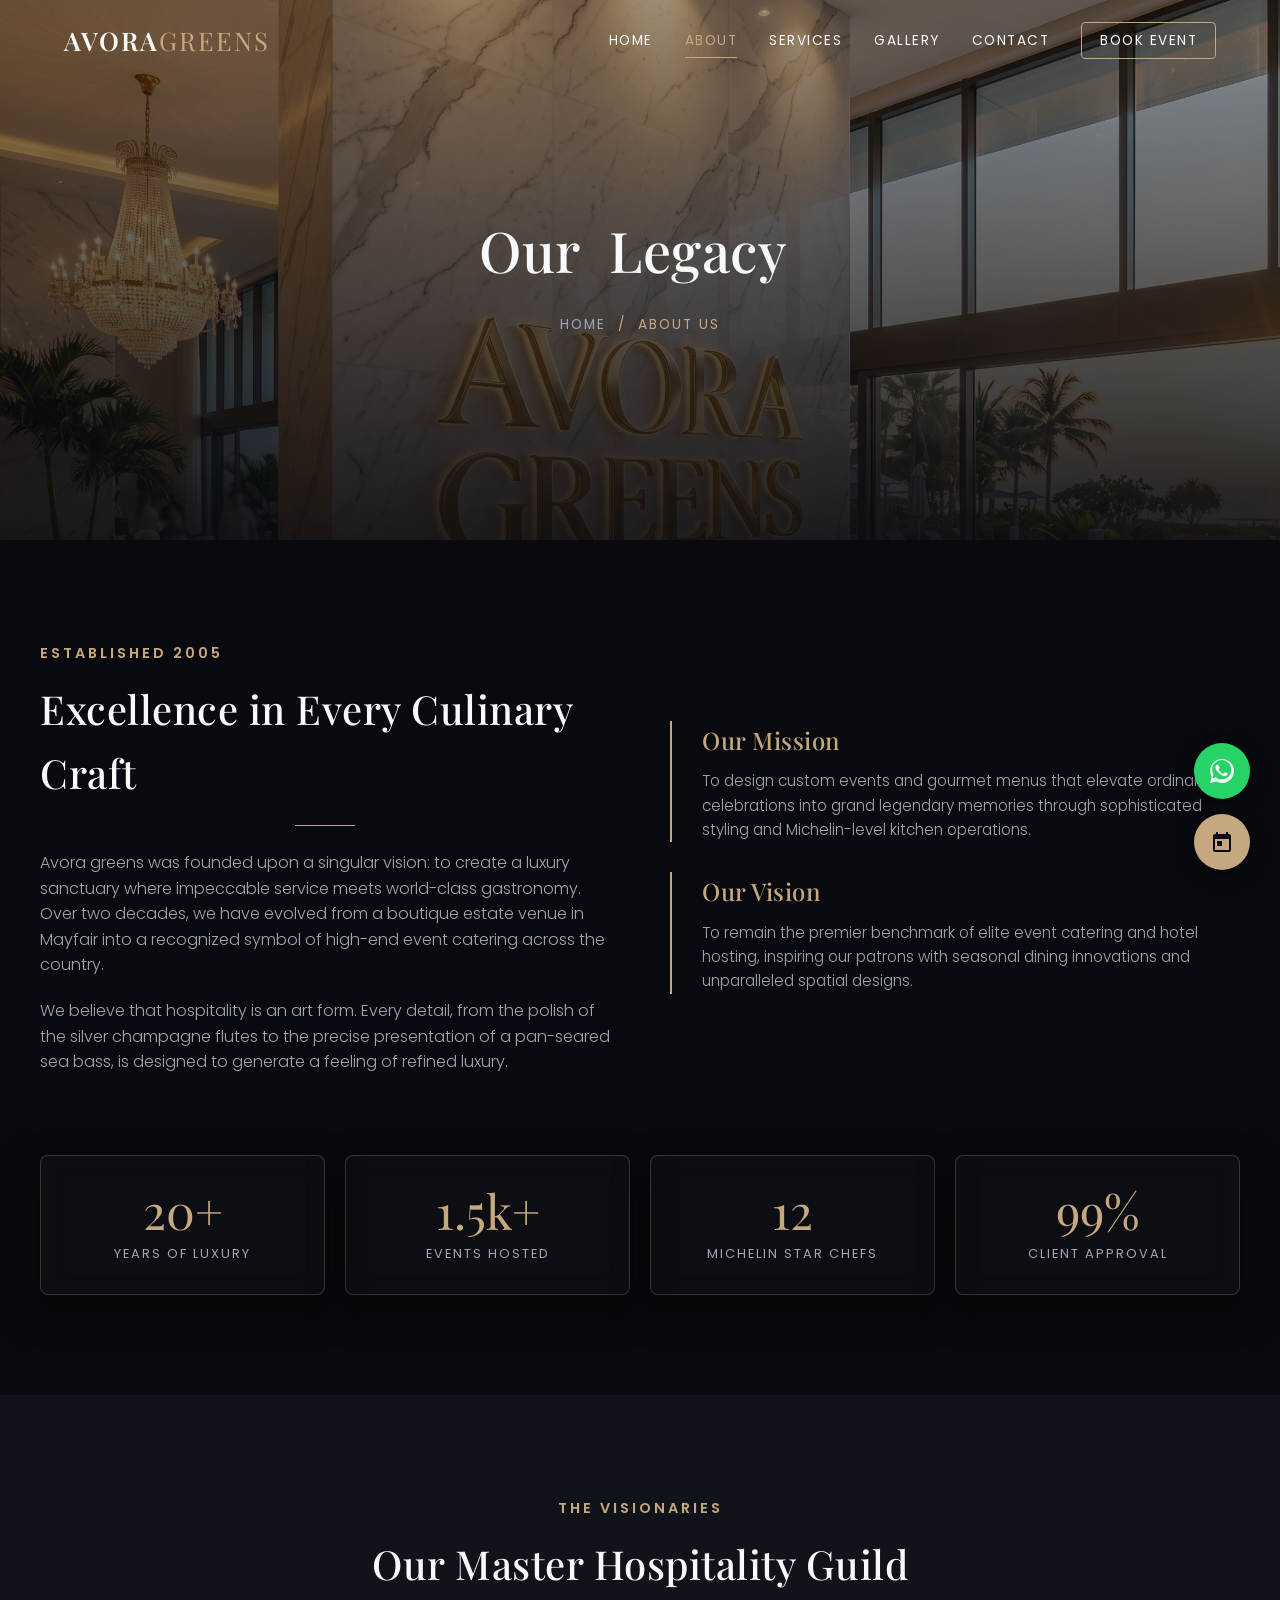
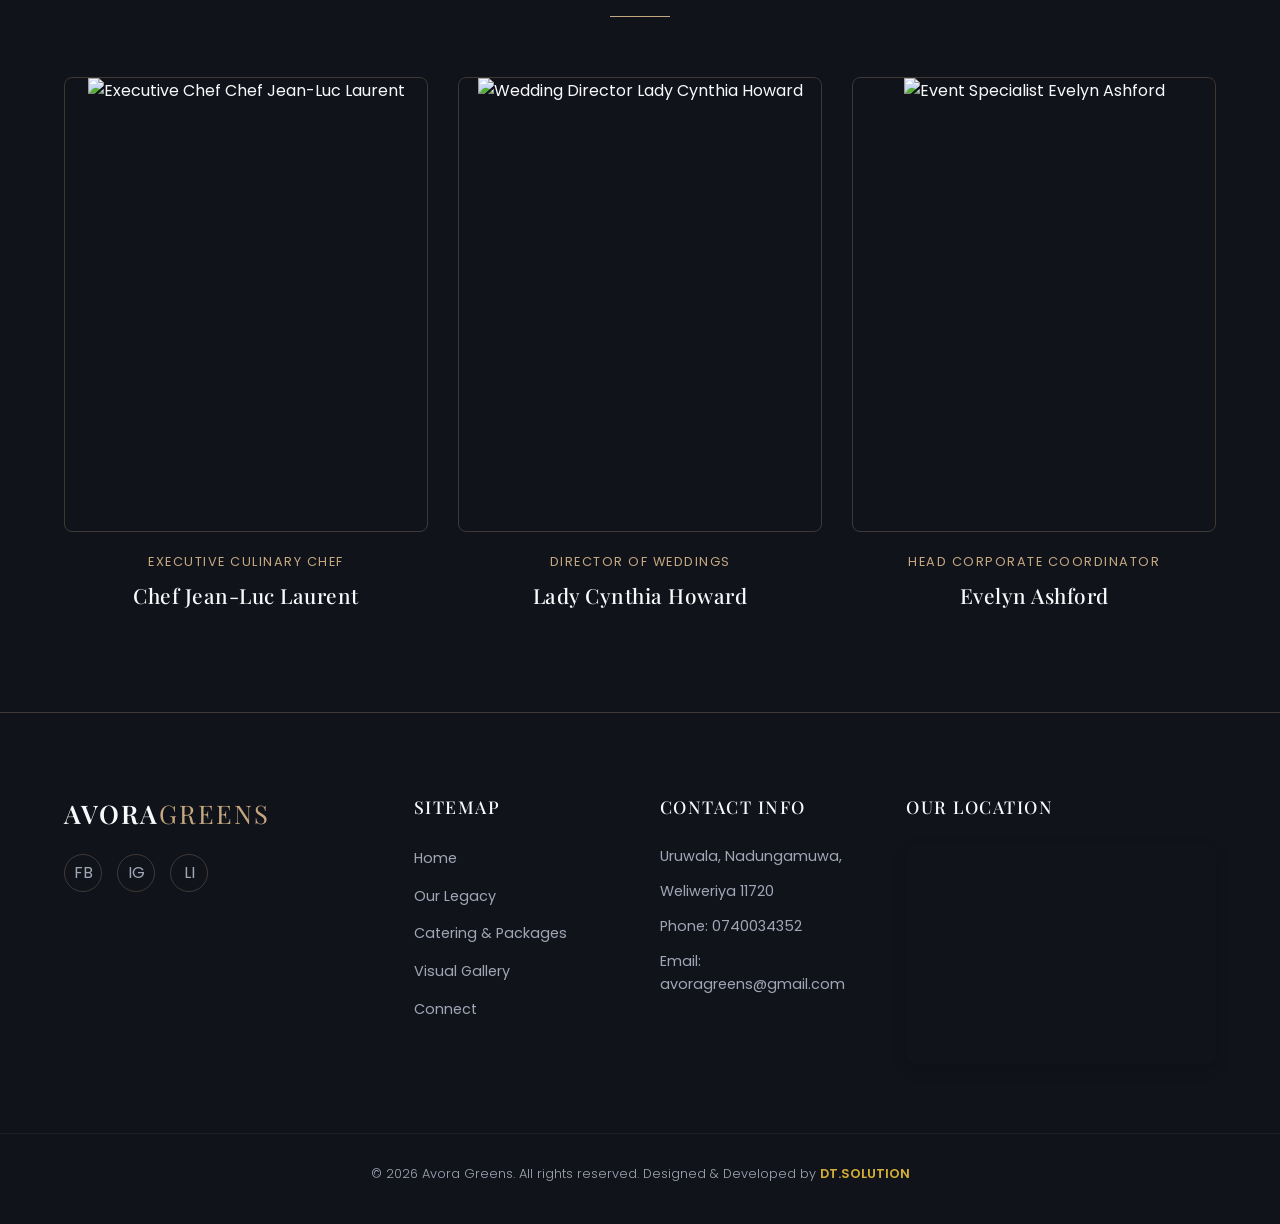
==== commit 734e97c3: "edit web" ====
--- a/about.html
+++ b/about.html
@@ -3,7 +3,7 @@
 <head>
     <meta charset="UTF-8">
     <meta name="viewport" content="width=device-width, initial-scale=1.0">
-    <title>Our Legacy | Avora greens</title>
+    <title>Avora greens</title>
     <meta name="description" content="Discover the history, mission, and dedicated culinary team behind Avora greens. Learn about our commitment to luxury hospitality, custom weddings, and catering services.">
     
     <link rel="stylesheet" href="style.css">
@@ -138,7 +138,7 @@
 
     <!-- Page Banner -->
     <section class="page-banner">
-        <div class="hero-bg-wrapper" style="background-image: url('https://images.unsplash.com/photo-1566073771259-6a8506099945?auto=format&fit=crop&w=1600&q=80');"></div>
+        <div class="hero-bg-wrapper" style="background-image: url('./img/hero_image/hero\ image.jpeg');"></div>
         <div class="hero-overlay"></div>
         <div class="page-banner-content">
             <h1 class="page-banner-title split-reveal">Our Legacy</h1>
@@ -259,7 +259,7 @@
     <ul class="footer-links" style="color: var(--text-secondary); font-size: 0.9rem;">
         <li>Uruwala, Nadungamuwa,</li>
         <li>Weliweriya 11720</li>
-        <li>Phone: <a href="tel:+94740034352">074 003 4352</a></li>
+        <li>Phone: <a href="tel:+94740034352">0740034352</a></li>
         <li>
             Email:
             <a href="mailto:avoragreens@gmail.com">
@@ -300,7 +300,7 @@
 
     <!-- Floating Actions -->
     <div class="floating-actions">
-        <a href="https://wa.me/442079460192" target="_blank" class="float-btn float-whatsapp" aria-label="Chat on WhatsApp">
+        <a href="https://wa.me/94740034352" target="_blank" class="float-btn float-whatsapp" aria-label="Chat on WhatsApp">
             <svg style="width: 24px; height: 24px; fill: currentColor; display: block; margin: auto;" viewBox="0 0 24 24"><path d="M.057 24l1.687-6.163c-1.041-1.804-1.588-3.849-1.587-5.946C.06 5.348 5.397.01 12.008.01c3.202.001 6.212 1.246 8.477 3.514 2.266 2.268 3.507 5.28 3.505 8.484-.004 6.657-5.34 11.997-11.953 11.997-2.005-.001-3.973-.502-5.724-1.455L0 24zm6.59-4.846c1.6.95 3.188 1.449 4.825 1.451 5.436 0 9.86-4.37 9.864-9.799.002-2.63-1.023-5.101-2.885-6.963C16.59 1.981 14.119.957 11.99.957c-5.43 0-9.854 4.37-9.858 9.802 0 1.71.464 3.382 1.343 4.881l-.994 3.63 3.73-.966zM17.487 14.2c-.3-.15-1.77-.874-2.046-.975-.276-.101-.476-.15-.676.15-.2.3-.775.975-.95 1.175-.175.2-.35.225-.65.075-.3-.15-1.267-.467-2.413-1.49-1.282-1.144-1.815-2.03-2.065-2.43-.25-.4-.027-.615.123-.764.135-.134.3-.35.45-.525.15-.175.2-.3.3-.5.1-.2.05-.375-.025-.525-.075-.15-.676-1.628-.926-2.228-.244-.587-.492-.507-.676-.516-.174-.008-.375-.01-.575-.01-.2 0-.525.075-.8.375-.276.3-1.05 1.025-1.05 2.5 0 1.475 1.075 2.9 1.225 3.1.15.2 2.11 3.22 5.11 4.52.714.31 1.27.494 1.703.63.714.227 1.365.195 1.88.118.573-.085 1.77-.724 2.02-1.417.25-.693.25-1.29.175-1.417-.075-.125-.275-.2-.575-.35z"/></svg>
         </a>
         <a href="booking.html" class="float-btn float-book" aria-label="Book Event Now">
@@ -309,12 +309,6 @@
     </div>
 
     <script src="script.js"></script>
-    <script>
-        document.getElementById('newsletterForm').addEventListener('submit', (e) => {
-            e.preventDefault();
-            alert('Welcome to The Gazette! You have successfully subscribed to Aura Estates newsletter.');
-            e.target.reset();
-        });
-    </script>
+
 </body>
 </html>
--- a/style.css
+++ b/style.css
@@ -893,7 +893,7 @@
 
 .form-control {
     width: 100%;
-    background: rgba(255, 255, 255, 0.03);
+    background: #ffffff08;
     border: 1px solid var(--gold-border);
     color: var(--text-primary);
     padding: 14px 18px;
@@ -907,13 +907,24 @@
     outline: none;
     border-color: var(--gold-primary);
     background: rgba(255, 255, 255, 0.05);
-    box-shadow: 0 0 10px rgba(197, 168, 128, 0.1);
+    box-shadow: 0 0 10px rgba(197, 118, 7, 0.692);
 }
 
 textarea.form-control {
     resize: none;
     min-height: 120px;
 }
+
+#b_event {
+    background: #fff;
+    color: #222;
+}
+
+#b_event option {
+    background: #ffffff08;
+    color: #222;
+}
+
 
 /* Live receipt preview on booking page */
 .booking-summary-panel {
@@ -1485,4 +1496,196 @@
     border:none;
     border-radius:12px;
     box-shadow:0 5px 15px rgba(0,0,0,0.15);
-}+}
+
+/* =========================
+   MOBILE RESPONSIVE
+========================= */
+
+@media (max-width: 768px) {
+
+    /* Navigation */
+    header,
+    nav {
+        flex-direction: column;
+        text-align: center;
+    }
+
+    nav a {
+        display: block;
+        margin: 10px 0;
+    }
+
+    /* Hero Section */
+    .hero,
+    .hero-content {
+        padding: 100px 20px;
+        text-align: center;
+    }
+
+    .hero h1 {
+        font-size: 2rem;
+        line-height: 1.2;
+    }
+
+    .hero p {
+        font-size: 1rem;
+    }
+
+    /* All Grids */
+    .services-grid,
+    .gallery-grid,
+    .features-grid,
+    .footer-columns {
+        grid-template-columns: 1fr !important;
+        display: grid;
+    }
+
+    /* Cards */
+    .card,
+    .service-card,
+    .gallery-item {
+        width: 100%;
+    }
+
+    /* Images */
+    img {
+        max-width: 100%;
+        height: auto;
+    }
+
+    /* Footer */
+    .footer-columns {
+        gap: 30px;
+        text-align: center;
+    }
+
+    /* Map */
+    iframe {
+        width: 100%;
+        height: 250px;
+    }
+
+    /* Buttons */
+    .btn,
+    button {
+        width: 100%;
+        max-width: 300px;
+    }
+}
+
+@media (max-width: 480px) {
+
+    .hero h1 {
+        font-size: 1.7rem;
+    }
+
+    .section-title {
+        font-size: 1.8rem;
+    }
+
+    .container {
+        padding-left: 15px;
+        padding-right: 15px;
+    }
+
+    .footer-bottom p {
+        font-size: 0.8rem;
+        line-height: 1.6;
+    }
+}
+
+
+/* ===== Estimate Modal ===== */
+
+.estimate-modal{
+    display:none;
+    position:fixed;
+    z-index:99999;
+    left:0;
+    top:0;
+    width:100%;
+    height:100%;
+    background:rgba(0,0,0,0.8);
+    backdrop-filter:blur(6px);
+    justify-content:center;
+    align-items:center;
+    padding:20px;
+}
+
+.estimate-modal-content{
+    background:#ffffff23;
+    max-width:500px;
+    width:100%;
+    border-radius:20px;
+    padding:40px;
+    text-align:center;
+    position:relative;
+    animation:popupFade .4s ease;
+}
+
+@keyframes popupFade{
+    from{
+        opacity:0;
+        transform:translateY(30px);
+    }
+    to{
+        opacity:1;
+        transform:translateY(0);
+    }
+}
+
+.success-icon{
+    width:80px;
+    height:80px;
+    margin:auto;
+    border-radius:50%;
+    background:#28a745;
+    color:white;
+    font-size:40px;
+    line-height:80px;
+    margin-bottom:20px;
+}
+
+.estimate-modal-content h2{
+    margin-bottom:15px;
+}
+
+.estimate-modal-content p{
+    color:#0fe24e;
+    line-height:1.7;
+}
+
+.modal-buttons{
+    margin-top:25px;
+    display:flex;
+    gap:15px;
+    justify-content:center;
+    flex-wrap:wrap;
+}
+
+.whatsapp-btn,
+.email-btn{
+    padding:12px 25px;
+    border-radius:8px;
+    text-decoration:none;
+    color:white;
+    font-weight:600;
+}
+
+.whatsapp-btn{
+    background:#25D366;
+}
+
+.email-btn{
+    background:#007bff;
+}
+
+.close-modal{
+    position:absolute;
+    right:15px;
+    top:10px;
+    font-size:30px;
+    cursor:pointer;
+}
+
